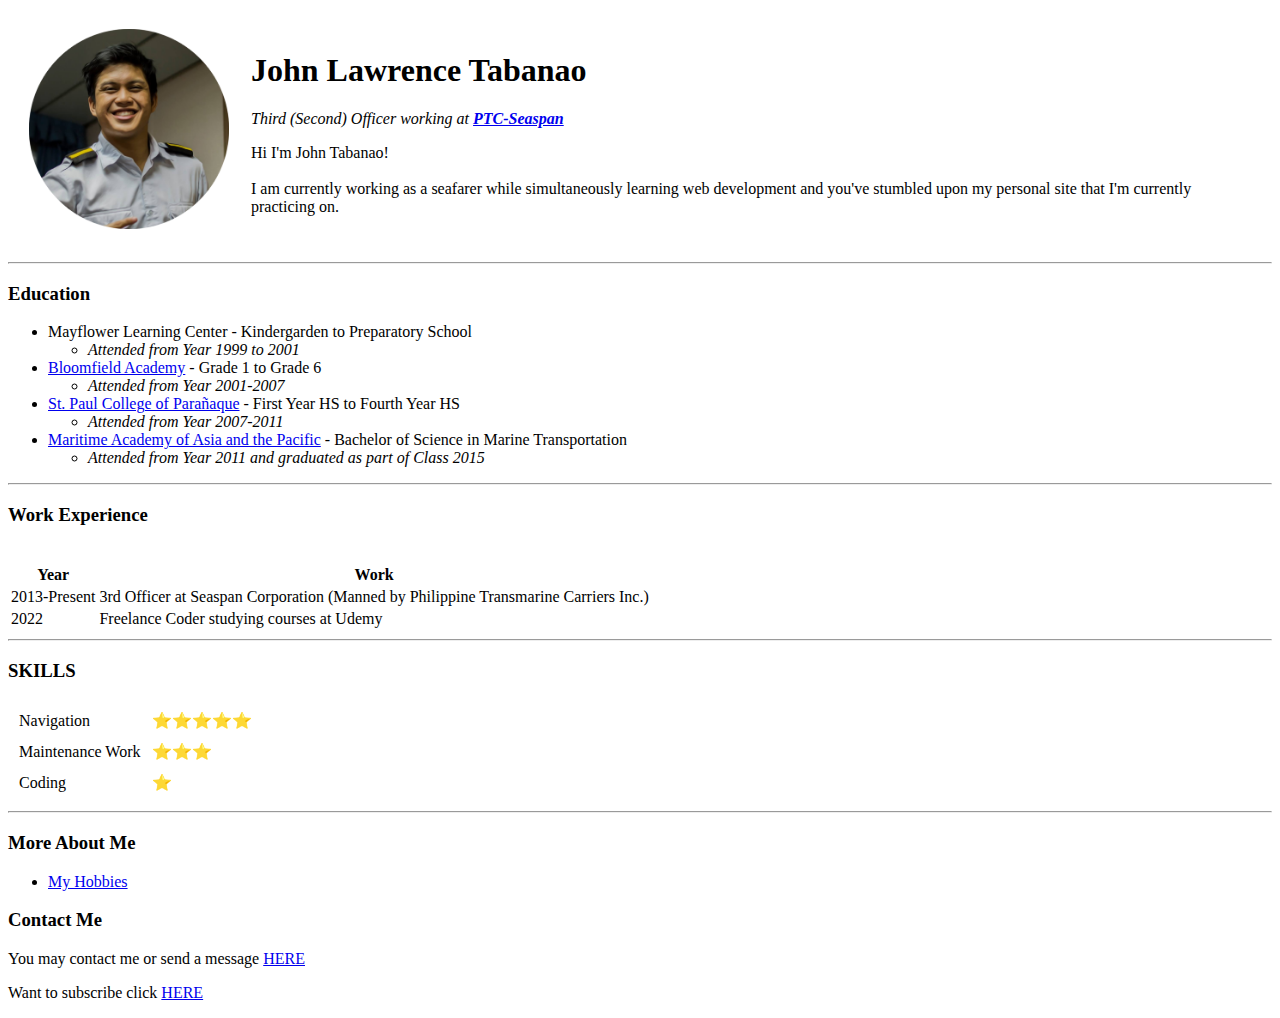
==== index.html @ 9663ebb4 "First Upload!" ====
<!DOCTYPE html>
<html lang="en" dir="ltr">

<head>
  <meta charset="utf-8">
  <title>Lawrence's Personal Site</title>
</head>

<body>
  <table cellspacing="20">
    <tr>
      <td><img src="images/lawrence.png" alt="Lawrence Tabanao picture" height="200" width="200"></td>
      <td>
        <h1>John Lawrence Tabanao</h1>
        <p><em>Third (Second) Officer working at <strong><a href="https://www.seaspancorp.com/">PTC-Seaspan</a></strong></em></p>
        <p> Hi I'm John Tabanao! <br> <br> I am currently working as a seafarer while simultaneously learning web development and you've stumbled upon my personal site that I'm currently practicing on.</p>
      </td>
    </tr>
  </table>
  <hr>
  <h3>Education</h3>
  <p>
  <ul>
    <li>Mayflower Learning Center - Kindergarden to Preparatory School</li>
    <ul>
      <li> <em>Attended from Year 1999 to 2001</em></li>
    </ul>
    <li><a href="https://bloomfield.edu.ph/">Bloomfield Academy</a> - Grade 1 to Grade 6</li>
    <ul>
      <li><em>Attended from Year 2001-2007</em></li>
    </ul>
    <li><a href="https://spcparanaque.edu.ph/">St. Paul College of Parañaque</a> - First Year HS to Fourth Year HS</li>
    <ul>
      <li><em>Attended from Year 2007-2011</em></li>
    </ul>
    <li><a href="https://maap.edu.ph/">Maritime Academy of Asia and the Pacific</a> - Bachelor of Science in Marine Transportation </li>
    <ul>
      <li><em>Attended from Year 2011 and graduated as part of Class 2015</em></li>
    </ul>
  </ul>
  </p>
  <hr>
  <h3>Work Experience</h3>
  <br>
  <table>
    <thead>
      <tr>
        <th>Year</th>
        <th>Work</th>
      </tr>
    </thead>
    <tr>
      <td>2013-Present</td>
      <td>3rd Officer at Seaspan Corporation (Manned by Philippine Transmarine Carriers Inc.)</td>
    </tr>
    <tr>
      <td>2022</td>
      <td>Freelance Coder studying courses at Udemy</td>
    </tr>
  </table>
  <hr>
  <h3>SKILLS</h3>

        <table cellspacing="10">
          <tr>
            <td>Navigation </td>
            <td>⭐⭐⭐⭐⭐</td>
          </tr>
          <tr>
            <td>Maintenance Work </td>
            <td>⭐⭐⭐</td>
          </tr>
          <tr>
            <td>Coding </td>
            <td>⭐</td>
            </tr>
          </table>

  <hr>
  <h3>More About Me</h3>
  <ul>
    <li><a href="Hobbies.html">My Hobbies</a></li>
  </ul>
  <h3>Contact Me</h3>
  <p>You may contact me or send a message <a href="contactme.html">HERE</a></p>
  <p>Want to subscribe click <a href="inputs.html">HERE</a></p>



</body>

</html>
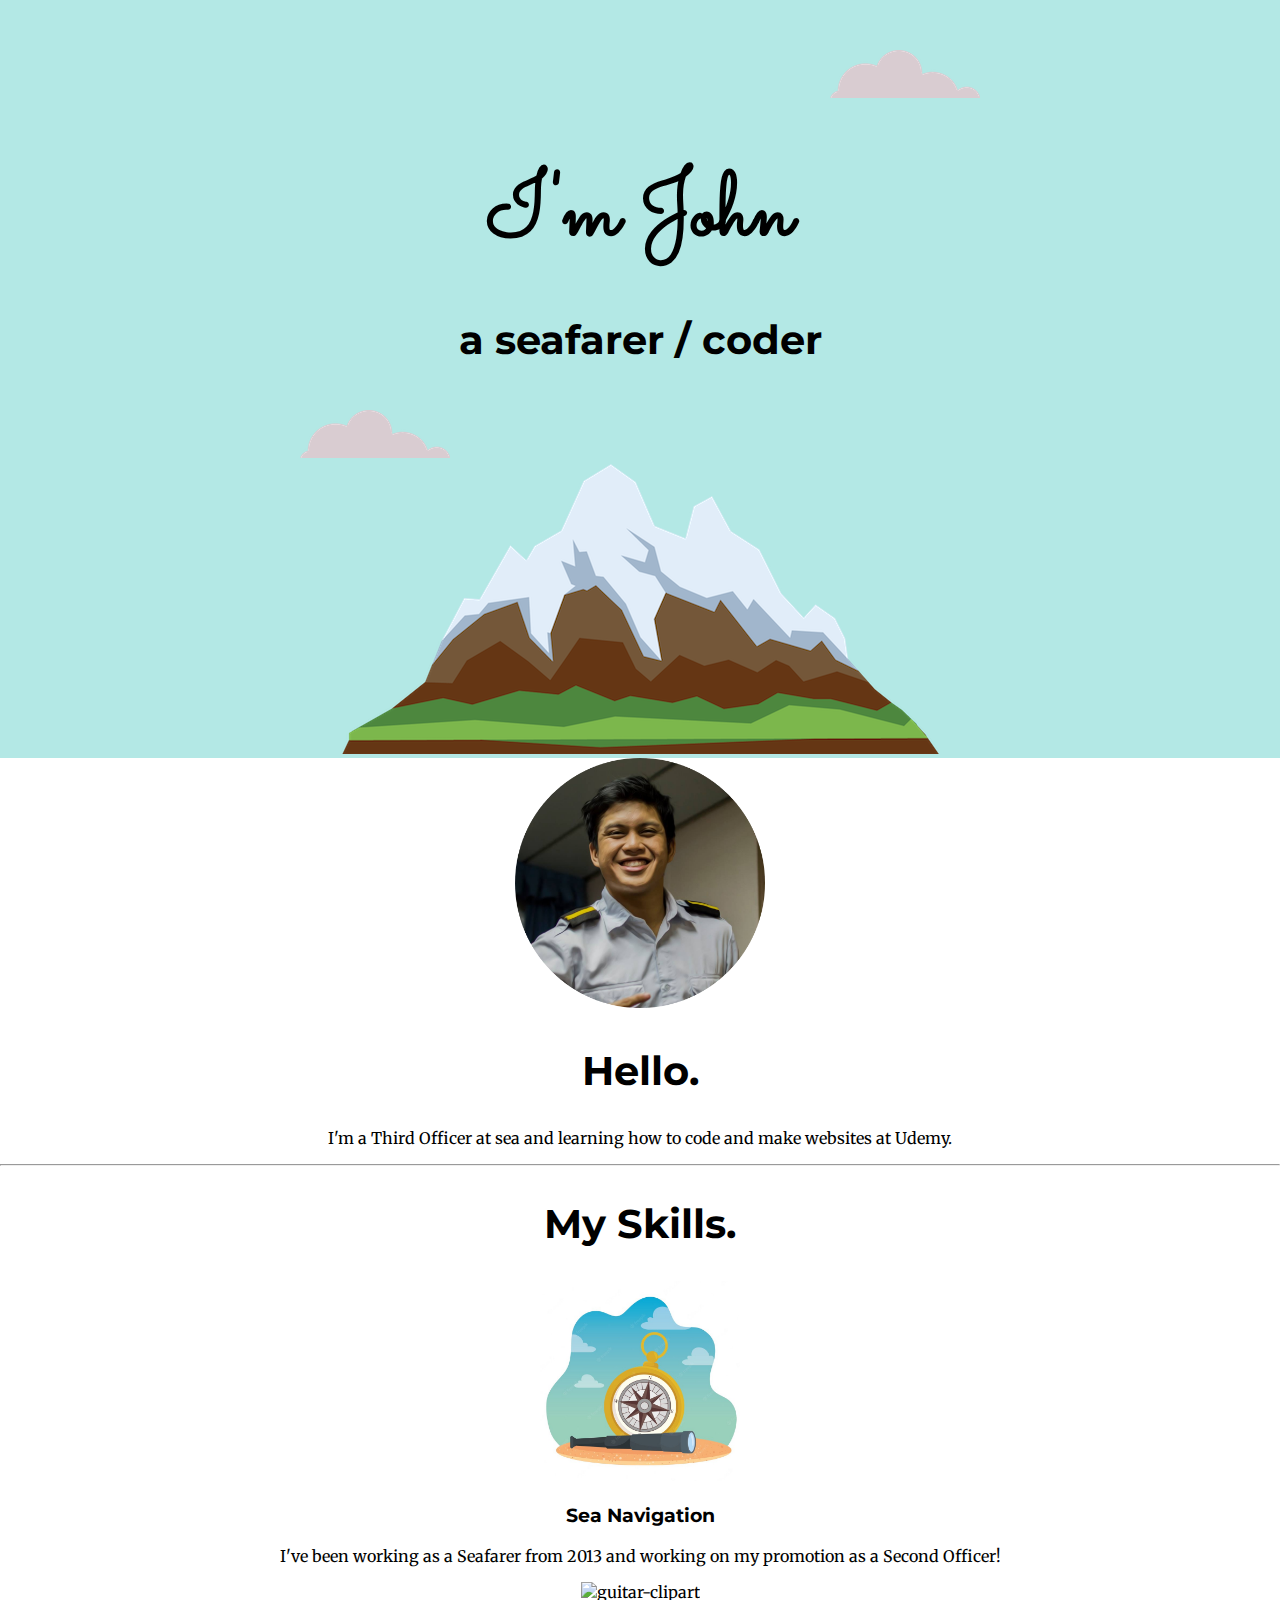
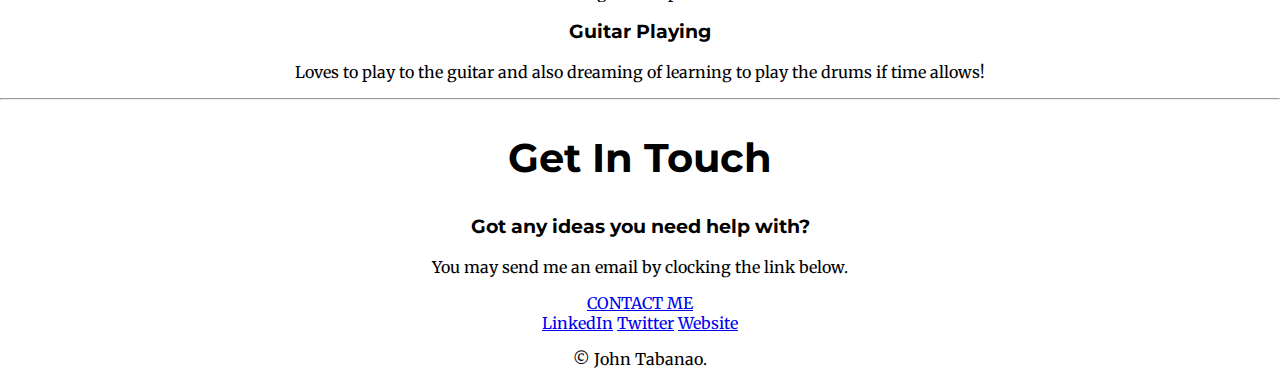
==== commit ad3414dc: "Second Site" ====
--- a/index.html
+++ b/index.html
@@ -1,92 +1,59 @@
 <!DOCTYPE html>
 <html lang="en" dir="ltr">
+  <head>
+    <meta charset="utf-8">
+    <title>Lawrence Tabanao</title>
+    <link rel="stylesheet" href="css/styles.css">
+    <link rel="icon" href="favicon.ico">
+    <link rel="preconnect" href="https://fonts.googleapis.com">
+    <link rel="preconnect" href="https://fonts.gstatic.com" crossorigin>
+    <link href="https://fonts.googleapis.com/css2?family=Merriweather&family=Montserrat&family=Sacramento&display=swap" rel="stylesheet">
 
-<head>
-  <meta charset="utf-8">
-  <title>Lawrence's Personal Site</title>
-</head>
+  </head>
+  <body>
+    <div class="topcontainer">
+      <img class="cloud2" src="images/cloud.png" alt="cloud-img">
+      <h1>I'm John</h1>
+      <h2>a seafarer / coder</h2>
+      <img class="cloud" src="images/cloud.png" alt="cloud-img">
+      <img src="images/mountain.png" alt="mountain-img">
+    </div>
 
-<body>
-  <table cellspacing="20">
-    <tr>
-      <td><img src="images/lawrence.png" alt="Lawrence Tabanao picture" height="200" width="200"></td>
-      <td>
-        <h1>John Lawrence Tabanao</h1>
-        <p><em>Third (Second) Officer working at <strong><a href="https://www.seaspancorp.com/">PTC-Seaspan</a></strong></em></p>
-        <p> Hi I'm John Tabanao! <br> <br> I am currently working as a seafarer while simultaneously learning web development and you've stumbled upon my personal site that I'm currently practicing on.</p>
-      </td>
-    </tr>
-  </table>
-  <hr>
-  <h3>Education</h3>
-  <p>
-  <ul>
-    <li>Mayflower Learning Center - Kindergarden to Preparatory School</li>
-    <ul>
-      <li> <em>Attended from Year 1999 to 2001</em></li>
-    </ul>
-    <li><a href="https://bloomfield.edu.ph/">Bloomfield Academy</a> - Grade 1 to Grade 6</li>
-    <ul>
-      <li><em>Attended from Year 2001-2007</em></li>
-    </ul>
-    <li><a href="https://spcparanaque.edu.ph/">St. Paul College of Parañaque</a> - First Year HS to Fourth Year HS</li>
-    <ul>
-      <li><em>Attended from Year 2007-2011</em></li>
-    </ul>
-    <li><a href="https://maap.edu.ph/">Maritime Academy of Asia and the Pacific</a> - Bachelor of Science in Marine Transportation </li>
-    <ul>
-      <li><em>Attended from Year 2011 and graduated as part of Class 2015</em></li>
-    </ul>
-  </ul>
-  </p>
-  <hr>
-  <h3>Work Experience</h3>
-  <br>
-  <table>
-    <thead>
-      <tr>
-        <th>Year</th>
-        <th>Work</th>
-      </tr>
-    </thead>
-    <tr>
-      <td>2013-Present</td>
-      <td>3rd Officer at Seaspan Corporation (Manned by Philippine Transmarine Carriers Inc.)</td>
-    </tr>
-    <tr>
-      <td>2022</td>
-      <td>Freelance Coder studying courses at Udemy</td>
-    </tr>
-  </table>
-  <hr>
-  <h3>SKILLS</h3>
-
-        <table cellspacing="10">
-          <tr>
-            <td>Navigation </td>
-            <td>⭐⭐⭐⭐⭐</td>
-          </tr>
-          <tr>
-            <td>Maintenance Work </td>
-            <td>⭐⭐⭐</td>
-          </tr>
-          <tr>
-            <td>Coding </td>
-            <td>⭐</td>
-            </tr>
-          </table>
-
-  <hr>
-  <h3>More About Me</h3>
-  <ul>
-    <li><a href="Hobbies.html">My Hobbies</a></li>
-  </ul>
-  <h3>Contact Me</h3>
-  <p>You may contact me or send a message <a href="contactme.html">HERE</a></p>
-  <p>Want to subscribe click <a href="inputs.html">HERE</a></p>
+    <div class="middle-container">
+      <div class="profile">
+        <img class="profpic" src="images/lawrence.png" alt="lawrence-photo">
+        <h2>Hello.</h2>
+        <p>I'm a Third Officer at sea and learning how to code and make websites at Udemy.</p>
+      </div>
+      <hr>
+      <div class="skills">
+        <h2>My Skills.</h2>
+        <div class="skill-row">
+          <img class="navart" src="images/navart.jpg" alt="navigation-skill-clipart">
+          <h3>Sea Navigation</h3>
+          <p>I've been working as a Seafarer from 2013 and working on my promotion as a Second Officer!</p>
+        </div>
+        <div class="skill-row">
+          <img class="guitarart" src="http://clipart-library.com/data_images/45804.png" alt="guitar-clipart">
+          <h3>Guitar Playing</h3>
+          <p>Loves to play to the guitar and also dreaming of learning to play the drums if time allows!</p>
+        </div>
+      </div>
+      <hr>
+      <div class="contact-me">
+        <h2>Get In Touch</h2>
+        <h3>Got any ideas you need help with? </h3>
+        <p>You may send me an email by clocking the link below.</p>
+        <a class="btn" href="mailto:lawrencetabanao@gmail.com">CONTACT ME</a>
+      </div>
+    </div>
 
 
-
-</body>
-
+    <div class="bottom-container">
+      <a class="footer-link" href="https://www.linkedin.com/">LinkedIn</a>
+      <a class="footer-link" href="https://twitter.com/">Twitter</a>
+      <a class="footer-link" href="https://www.appbrewery.co/">Website</a>
+      <p>© John Tabanao.</p>
+    </div>
+  </body>
 </html>
--- a/css/styles.css
+++ b/css/styles.css
@@ -0,0 +1,65 @@
+/******** ELEMENT TAGS **************/
+
+
+body{
+  margin: 0;
+  text-align: center;
+  font-family: 'Merriweather', serif;
+
+
+}
+
+
+h1{
+  margin: 50px auto 0 auto;
+  font-size: 90px;
+  font-family: 'Sacramento', cursive;
+
+}
+
+h2{
+  font-size: 2.5rem;
+  font-family: 'Montserrat', sans-serif;
+}
+
+h3{
+  font-family: 'Montserrat', sans-serif;
+}
+
+
+
+/******** CLASS TAGS **************/
+
+.topcontainer {
+  background-color: #B3E8E5;
+  padding-top: 100px;
+  position: relative;
+}
+
+.cloud {
+  position: absolute;
+  left: 300px;
+  bottom: 300px;
+}
+
+.profpic {
+  height: 250px;
+  width: 250px;
+}
+
+.navart {
+  height: 200px;
+  width: 200px;
+}
+
+.guitarart {
+  height: 200px;
+  width: 200px;
+}
+
+
+.cloud2 {
+  position: absolute;
+  right: 300px;
+  top: 50px;
+}
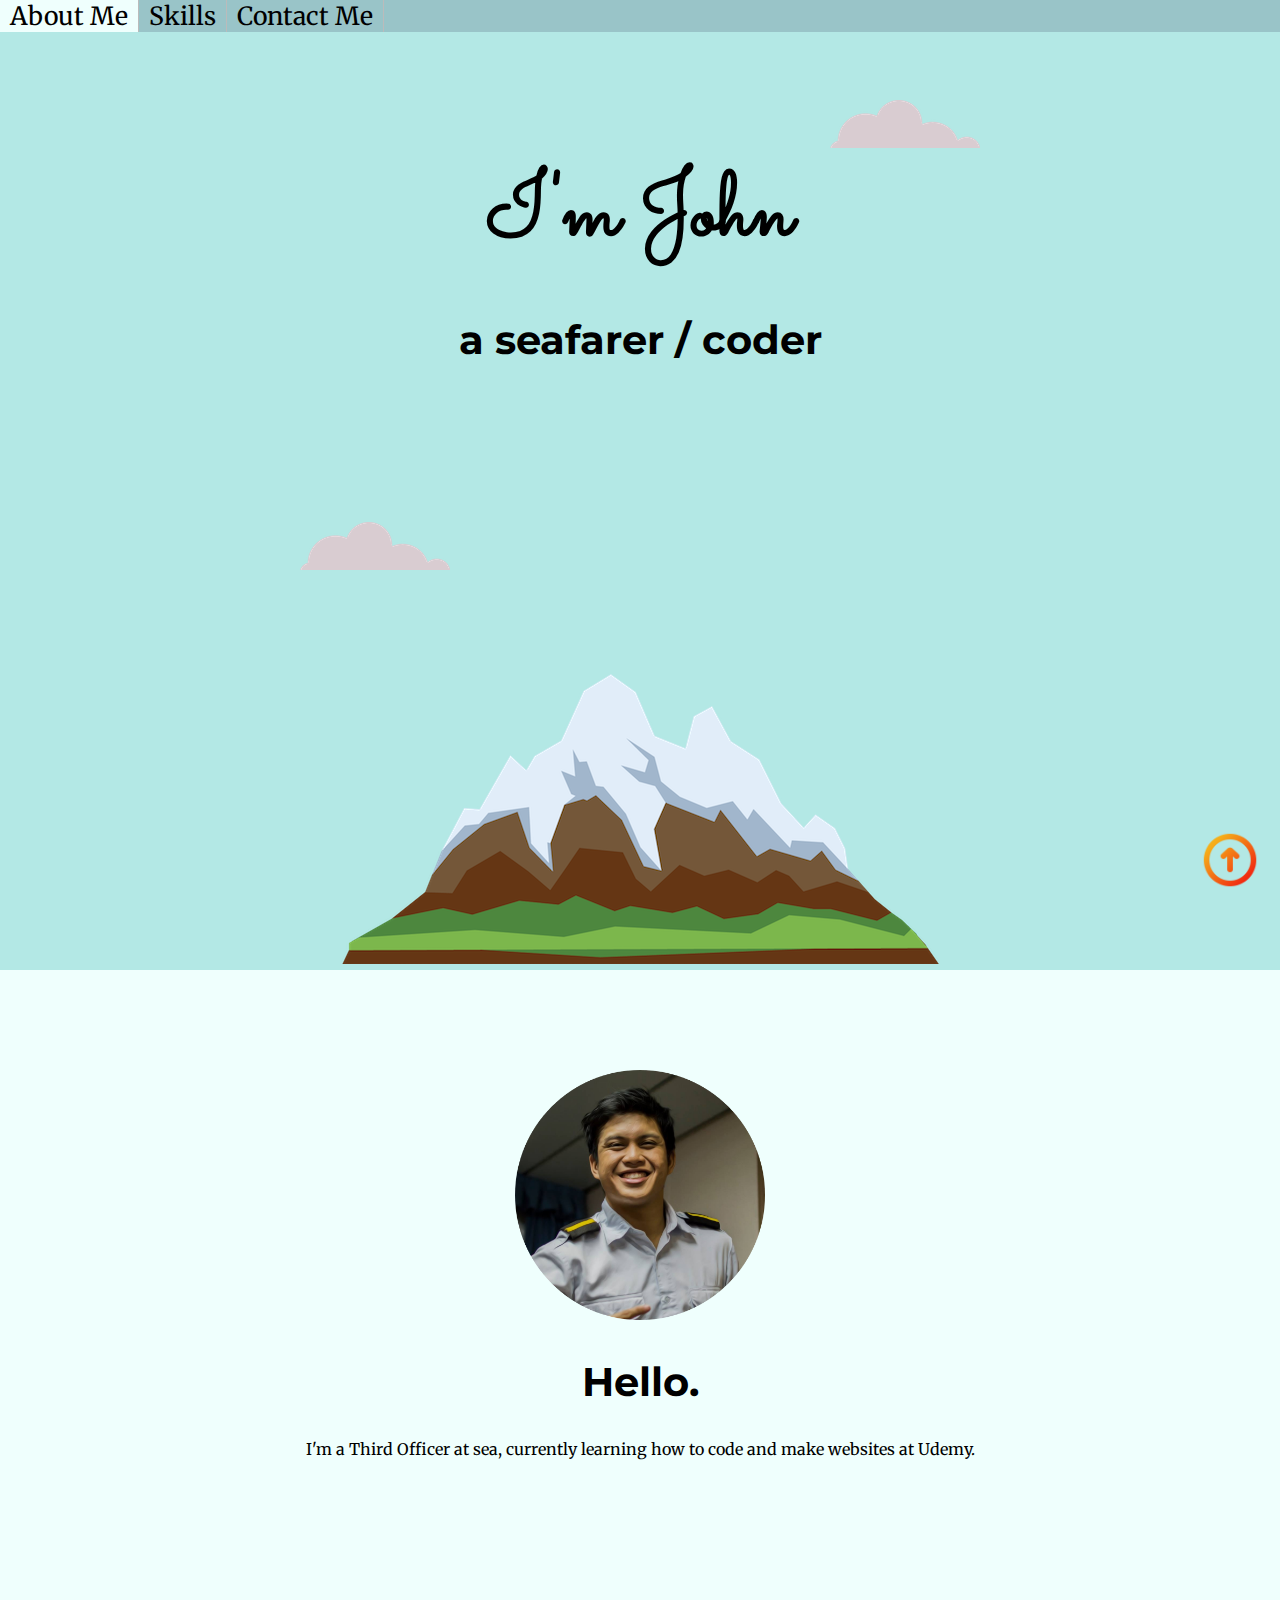
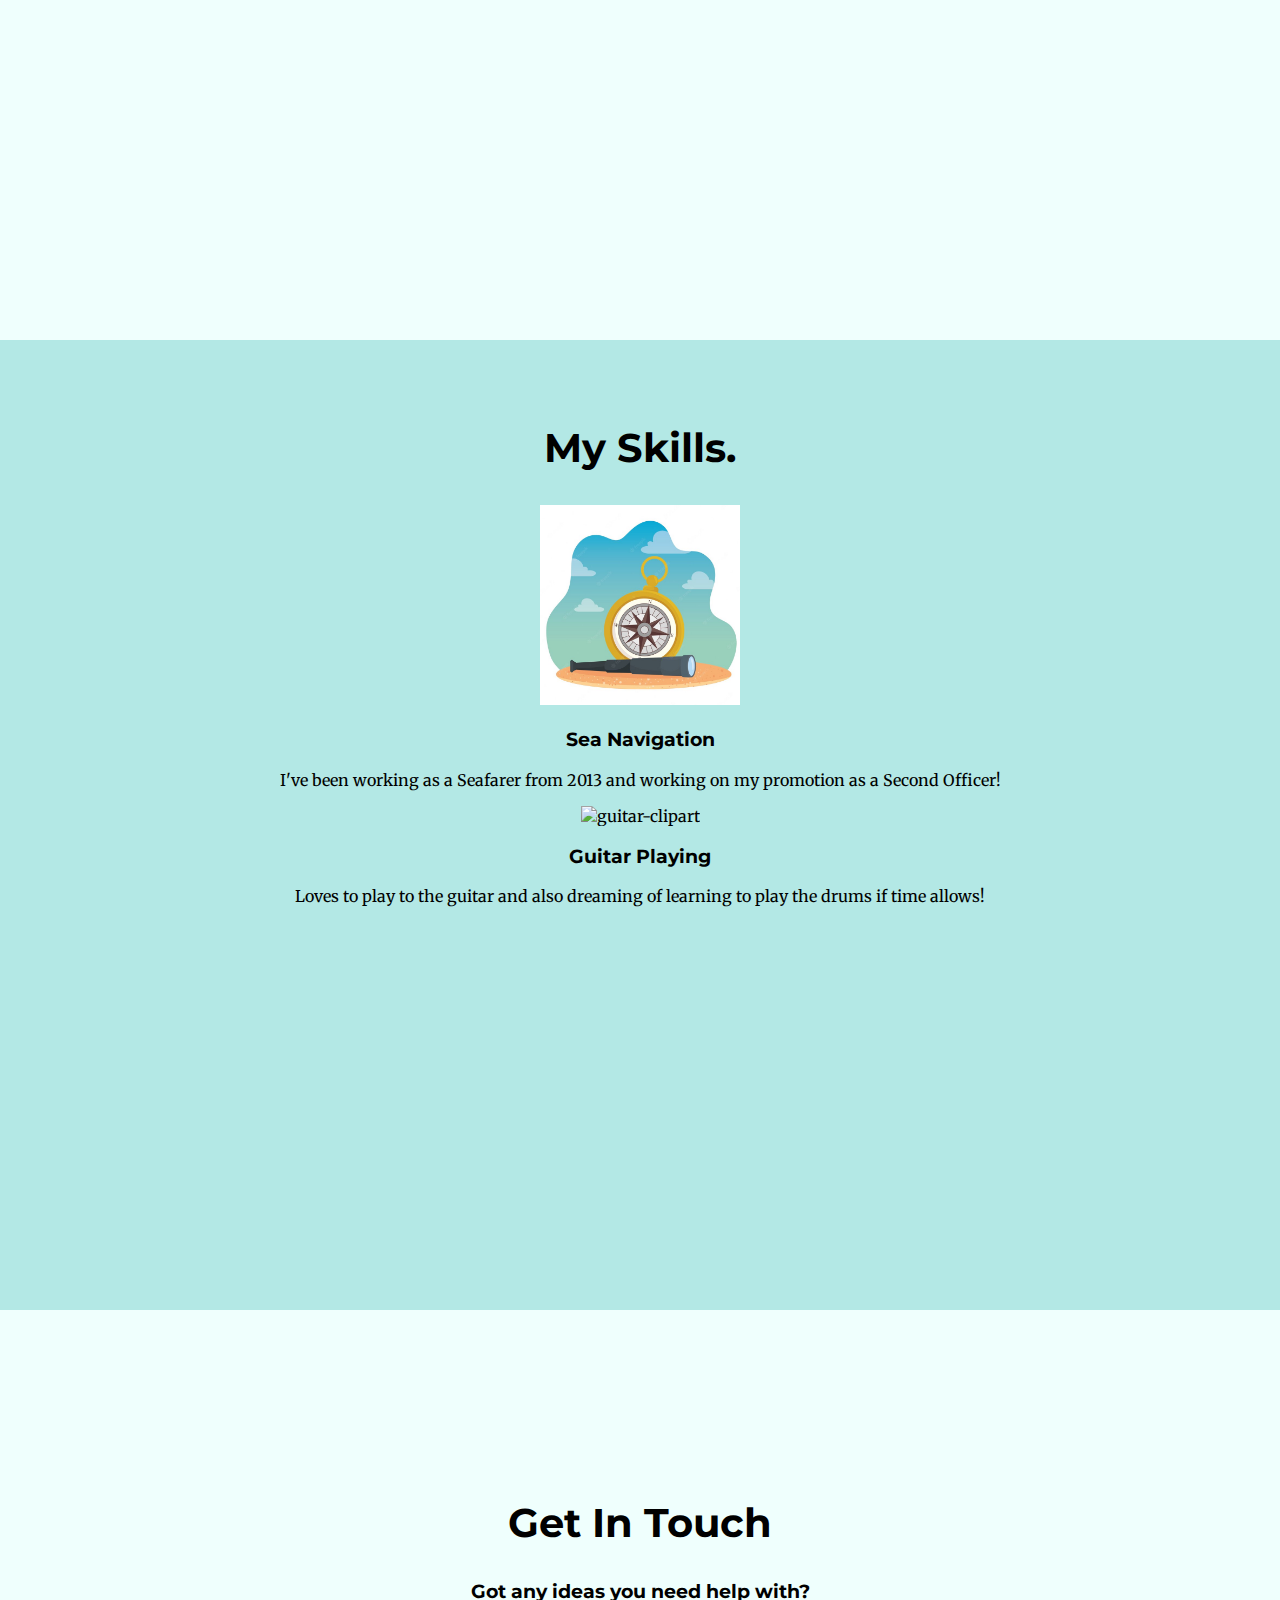
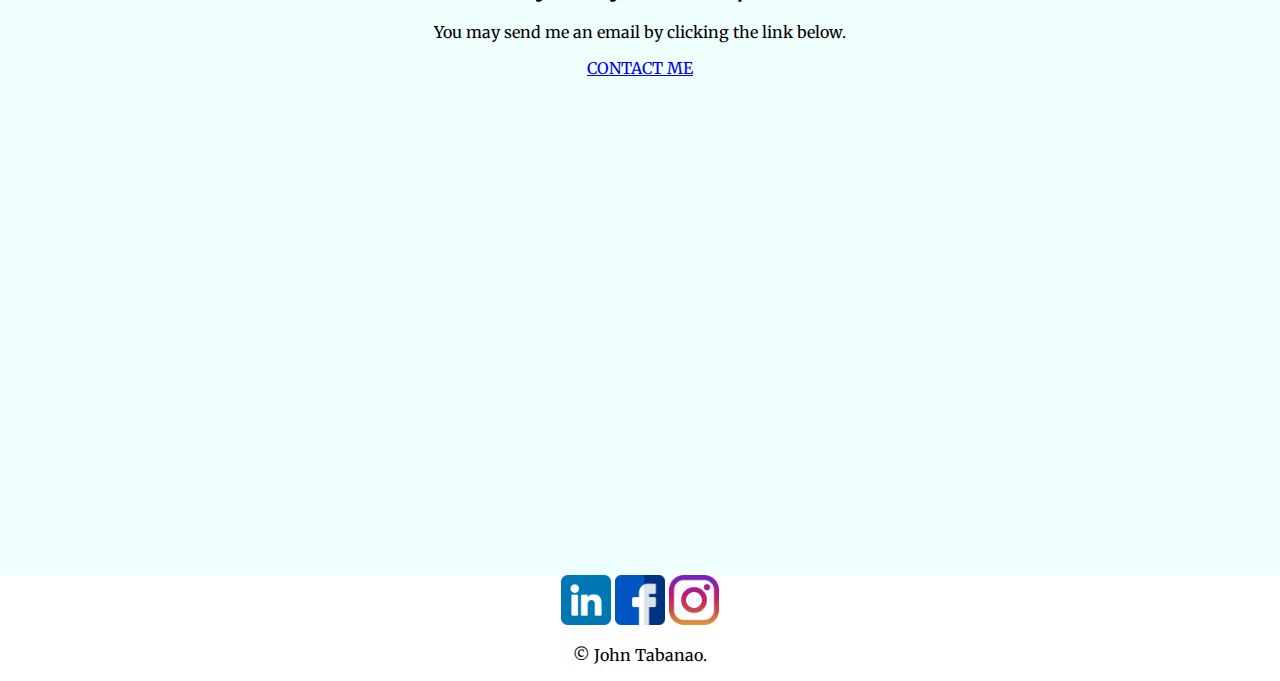
==== commit d4a3f9ab: "jon first assignment complete" ====
--- a/index.html
+++ b/index.html
@@ -11,22 +11,32 @@
 
   </head>
   <body>
-    <div class="topcontainer">
+
+
+    <div id="topsection" class="topcontainer">
       <img class="cloud2" src="images/cloud.png" alt="cloud-img">
       <h1>I'm John</h1>
       <h2>a seafarer / coder</h2>
       <img class="cloud" src="images/cloud.png" alt="cloud-img">
-      <img src="images/mountain.png" alt="mountain-img">
+      <img class="mountain" src="images/mountain.png" alt="mountain-img">
     </div>
+    <div class="navbar">
+      <ul class="navlist">
+        <li class="navlink"><a href="#section1"> About Me </a></li>
+        <li class="navlink"><a href="#section2"> Skills </a></li>
+        <li class="navlink"><a href="#section3"> Contact Me </a></li>
+      </ul>
+    </div>
+    <a href="#topsection"> <img class="homebutton" src="images/home.png" alt="homebutton"> </a>
 
-    <div class="middle-container">
+    <div id="section1" class="middle-container">
       <div class="profile">
         <img class="profpic" src="images/lawrence.png" alt="lawrence-photo">
         <h2>Hello.</h2>
-        <p>I'm a Third Officer at sea and learning how to code and make websites at Udemy.</p>
+        <p>I'm a Third Officer at sea, currently learning how to code and make websites at Udemy.</p>
       </div>
-      <hr>
-      <div class="skills">
+
+      <div id="section2" class="skills">
         <h2>My Skills.</h2>
         <div class="skill-row">
           <img class="navart" src="images/navart.jpg" alt="navigation-skill-clipart">
@@ -39,20 +49,19 @@
           <p>Loves to play to the guitar and also dreaming of learning to play the drums if time allows!</p>
         </div>
       </div>
-      <hr>
-      <div class="contact-me">
+      <div id="section3" class="contact-me">
         <h2>Get In Touch</h2>
         <h3>Got any ideas you need help with? </h3>
-        <p>You may send me an email by clocking the link below.</p>
+        <p>You may send me an email by clicking the link below.</p>
         <a class="btn" href="mailto:lawrencetabanao@gmail.com">CONTACT ME</a>
       </div>
     </div>
 
 
     <div class="bottom-container">
-      <a class="footer-link" href="https://www.linkedin.com/">LinkedIn</a>
-      <a class="footer-link" href="https://twitter.com/">Twitter</a>
-      <a class="footer-link" href="https://www.appbrewery.co/">Website</a>
+      <a class="footer-link" href="https://www.linkedin.com/"><img class="soclogo" src="images/linkedinicon.png" alt="linkedin-logo"> </a>
+      <a class="footer-link" href="https://facebook.com"><img class="soclogo" src="images/fbicon.png" alt="fb-logo"></a>
+      <a class="footer-link" href="https://www.instagram.com/"><img class="soclogo" src="images/instaicon.png" alt="insta-logo"></a>
       <p>© John Tabanao.</p>
     </div>
   </body>
--- a/css/styles.css
+++ b/css/styles.css
@@ -28,38 +28,120 @@
 
 
 
+
+
+
+
 /******** CLASS TAGS **************/
 
 .topcontainer {
   background-color: #B3E8E5;
   padding-top: 100px;
   position: relative;
+  height: 870px;
 }
 
 .cloud {
   position: absolute;
   left: 300px;
-  bottom: 300px;
+  bottom: 400px;
 }
 
 .profpic {
-  height: 250px;
+  height: auto;
   width: 250px;
 }
 
+.mountain {
+  position: relative;
+  top: 210px;
+}
+
 .navart {
-  height: 200px;
+  height: auto;
   width: 200px;
 }
 
 .guitarart {
   height: 200px;
-  width: 200px;
+  width: auto;
 }
 
 
 .cloud2 {
   position: absolute;
   right: 300px;
-  top: 50px;
+  top: 100px;
 }
+
+.navbar {
+  height: 50px;
+  width: 100%;
+  position: fixed;
+  top: 0;
+  text-align: left;
+  padding: 0;
+}
+
+.profile {
+    height: 870px;
+    background-color: #EFFFFD;
+    padding-top: 100px;
+}
+
+.skills {
+  height: 920px;
+  background-color: #B3E8E5;
+  padding-top: 50px;
+}
+
+.contact-me {
+  padding-top: 155px;
+  background-color: #EFFFFD;
+  height: 710px;
+}
+
+.navlist {
+  list-style-type: none;
+  margin:  0;
+  padding: 0;
+  overflow: hidden;
+  background-color: #99C4C8;
+}
+
+.navlink {
+  float: left;
+  font-family: 'Merriweather', serif;
+}
+
+.navlink a {
+  display: block;
+  border-right: 1px solid #bbb;
+  font-size: 25px;
+  padding-left: 10px;
+  padding-right: 10px;
+  color: black;
+  text-decoration: none;
+}
+
+.navlink a:hover {
+  background-color: #EFFFFD;
+}
+
+.soclogo {
+ height: 50px;
+ width: auto;
+}
+
+.footer-link {
+  text-decoration: none;
+}
+
+.homebutton {
+  height: 60px;
+  width: auto;
+  position: fixed;
+  bottom: 10px;
+  right: 20px;
+
+}
